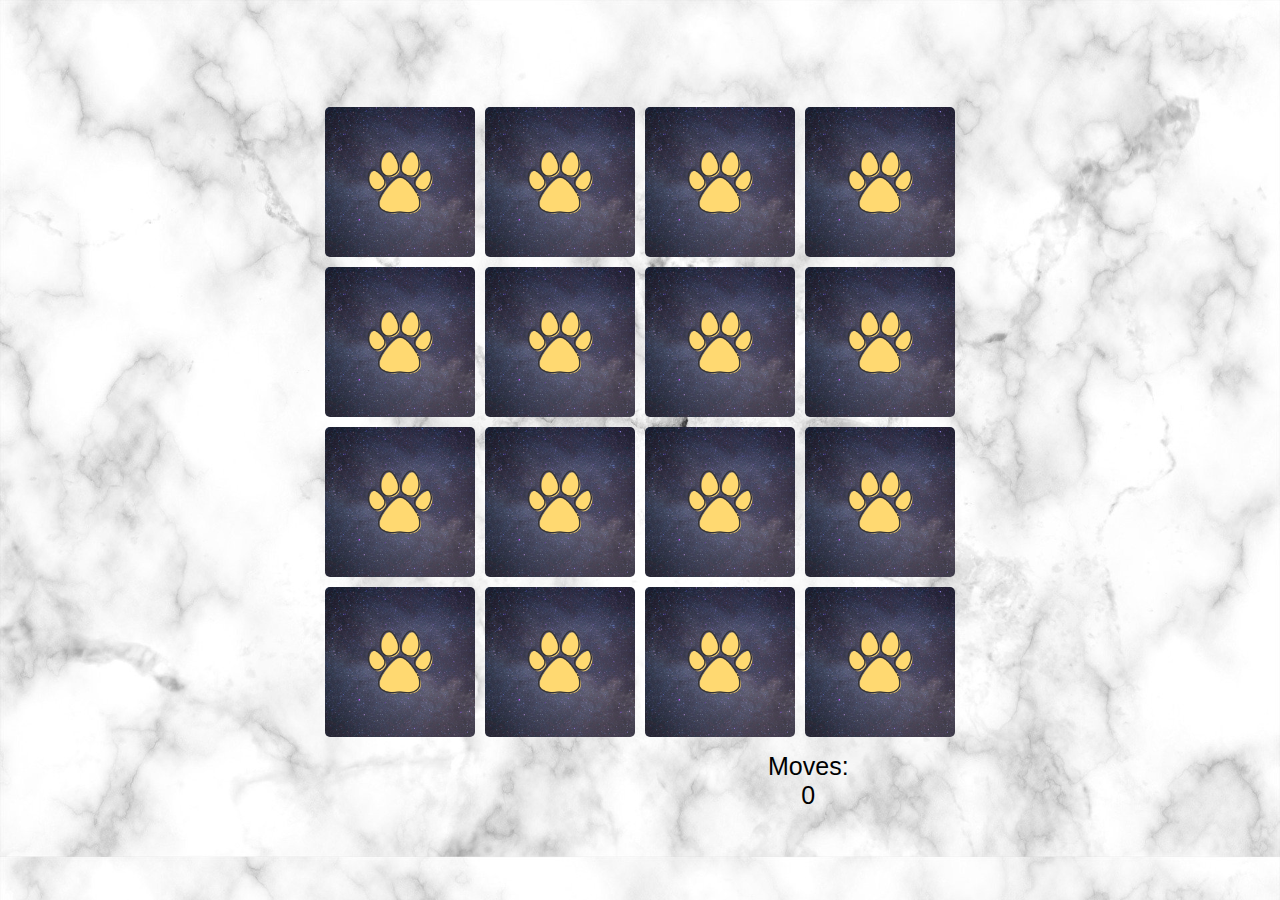
==== memory.html @ 5ee8ed29 "Add files via upload" ====
<!DOCTYPE html>
<html lang="en">
<head>
  <meta charset="UTF-8">

  <title>Memory Game</title>

  <link rel="stylesheet" href="two.css">
</head>
<body>
  <h1 id="brawo">Congratulations!</h1>
  <section class="memory-game">
    <div class="memory-card" data-framework="card_1">
      <img class="front-face" src="card_1.png" alt="Aurelia" />
      <img class="back-face" src="memory.png" alt="JS Badge" />
    </div>
    <div class="memory-card" data-framework="card_1">
      <img class="front-face" src="card_1.png" alt="Aurelia" />
      <img class="back-face" src="memory.png" alt="JS Badge" />
    </div>

    <div class="memory-card" data-framework="card_2">
      <img class="front-face" src="card_2.png" alt="Vue" />
      <img class="back-face" src="memory.png" alt="JS Badge" />
    </div>
    <div class="memory-card" data-framework="card_2">
      <img class="front-face" src="card_2.png" alt="Vue" />
      <img class="back-face" src="memory.png" alt="JS Badge" />
    </div>

    <div class="memory-card" data-framework="card_3">
      <img class="front-face" src="card_3.png" alt="Angular" />
      <img class="back-face" src="memory.png" alt="JS Badge" />
    </div>
    <div class="memory-card" data-framework="card_3">
      <img class="front-face" src="card_3.png" alt="Angular" />
      <img class="back-face" src="memory.png" alt="JS Badge" />
    </div>

    <div class="memory-card" data-framework="card_4">
      <img class="front-face" src="card_4.png" alt="Ember" />
      <img class="back-face" src="memory.png" alt="JS Badge" />
    </div>
    <div class="memory-card" data-framework="card_4">
      <img class="front-face" src="card_4.png" alt="Ember" />
      <img class="back-face" src="memory.png" alt="JS Badge" />
    </div>

    <div class="memory-card" data-framework="card_5">
      <img class="front-face" src="card_5.png" alt="Backbone" />
      <img class="back-face" src="memory.png" alt="JS Badge" />
    </div>
    <div class="memory-card" data-framework="card_5">
      <img class="front-face" src="card_5.png" alt="Backbone" />
      <img class="back-face" src="memory.png" alt="JS Badge" />
    </div>

    <div class="memory-card" data-framework="card_6">
      <img class="front-face" src="card_6.png" alt="React" />
      <img class="back-face" src="memory.png" alt="JS Badge" />
    </div>
    <div class="memory-card" data-framework="card_6">
      <img class="front-face" src="card_6.png" alt="React" />
      <img class="back-face" src="memory.png" alt="JS Badge" />
    </div>

    <div class="memory-card" data-framework="card_7">
        <img class="front-face" src="card_7.png" alt="React" />
        <img class="back-face" src="memory.png" alt="JS Badge" />
      </div>
      <div class="memory-card" data-framework="card_7">
        <img class="front-face" src="card_7.png" alt="React" />
        <img class="back-face" src="memory.png" alt="JS Badge" />
      </div>

      <div class="memory-card" data-framework="card_8">
        <img class="front-face" src="card_8.png" alt="React" />
        <img class="back-face" src="memory.png" alt="JS Badge" />
      </div>
      <div class="memory-card" data-framework="card_8">
        <img class="front-face" src="card_8.png" alt="React" />
        <img class="back-face" src="memory.png" alt="JS Badge" />
      </div>
  </section>

  <div class="numbOfMoves">
    <div class="moves">Moves: </div>
    <div id="game-score">0</div>
  </div>
    
  
  
  
  <button id="button" onclick="Reset()"><b>Let's start again!</b></button>
  <script src="memory.js"></script>
</body>
</html>
---- two.css ----
* {
    padding: 0;
    margin: 0;
    box-sizing: border-box;
  }
#brawo{
      position: absolute;
      left:41%;
      top:8%;
      color: rgb(0, 0, 0);
      font-size: 50px;
      text-shadow: 0px 0px 9px #86c0df, 0px 0px 15px #7c1063, 0px 0px 5px #f50abe;
      display:none;

  }
  body {
    height: 100%;
    display: flex;
    background-image: url("marble.jpg");
    background-size: 100%;
    background-position: center top;
    background-repeat: repeat-y;
  }
  
  .memory-game {
    position: static;
    margin:auto;
    margin-top: 8%;
    bottom: 50;
    width: 640px;
    height: 640px;
    display: flex;
    flex-wrap: wrap;
    perspective: 100    0px;
  }
  
  .memory-card {
    width: calc(25% - 10px);
    height: calc(25% - 10px);
    margin: 5px;
    position: relative;
    transform: scale(1);
    transform-style: preserve-3d;
    transition: transform .5s;
  }
  
  .memory-card:active {
    transform: scale(0.95);
    transition: transform .3s;
  }
  
  .memory-card.flip {
    transform: rotateY(180deg);
  }
  
  .front-face,
  .back-face {
    width: 100%;
    height: 100%;
    position: absolute;
    border-radius: 5px;
    backface-visibility: hidden;
  }
  .back-face:hover{
    cursor: pointer;
    opacity: 0.8;
}
  
  .front-face {
    transform: rotateY(180deg);
  }

  #button {
    border: none;
    color: white;
    padding: 16px 32px;
    text-align: center;
    text-decoration: none;
    font-family: "Comic Sans MS", cursive, sans-serif;
    display: none;
    font-size: 15px;
    transition-duration: 0.2s;
    cursor: pointer;
    transform: scale(1);
    position: absolute;
    bottom: 10%;
    left: 35%;
    border: 2px solid #555555;
    border-radius: 12px;
    color: black;
    box-shadow: 0 8px 16px 0 rgba(0,0,0,0.2), 0 6px 20px 0 rgba(0,0,0,0.19);

  }
  #button:hover {
    background-color: #555555;
    color: white;
  }
  .numbOfMoves{
    text-align: center;
    text-decoration: none;
    font-family: "Comic Sans MS", cursive, sans-serif;
    display: block;
    font-size: 25px;
    position: absolute;
    bottom: 10%;
    left: 60%;
  }
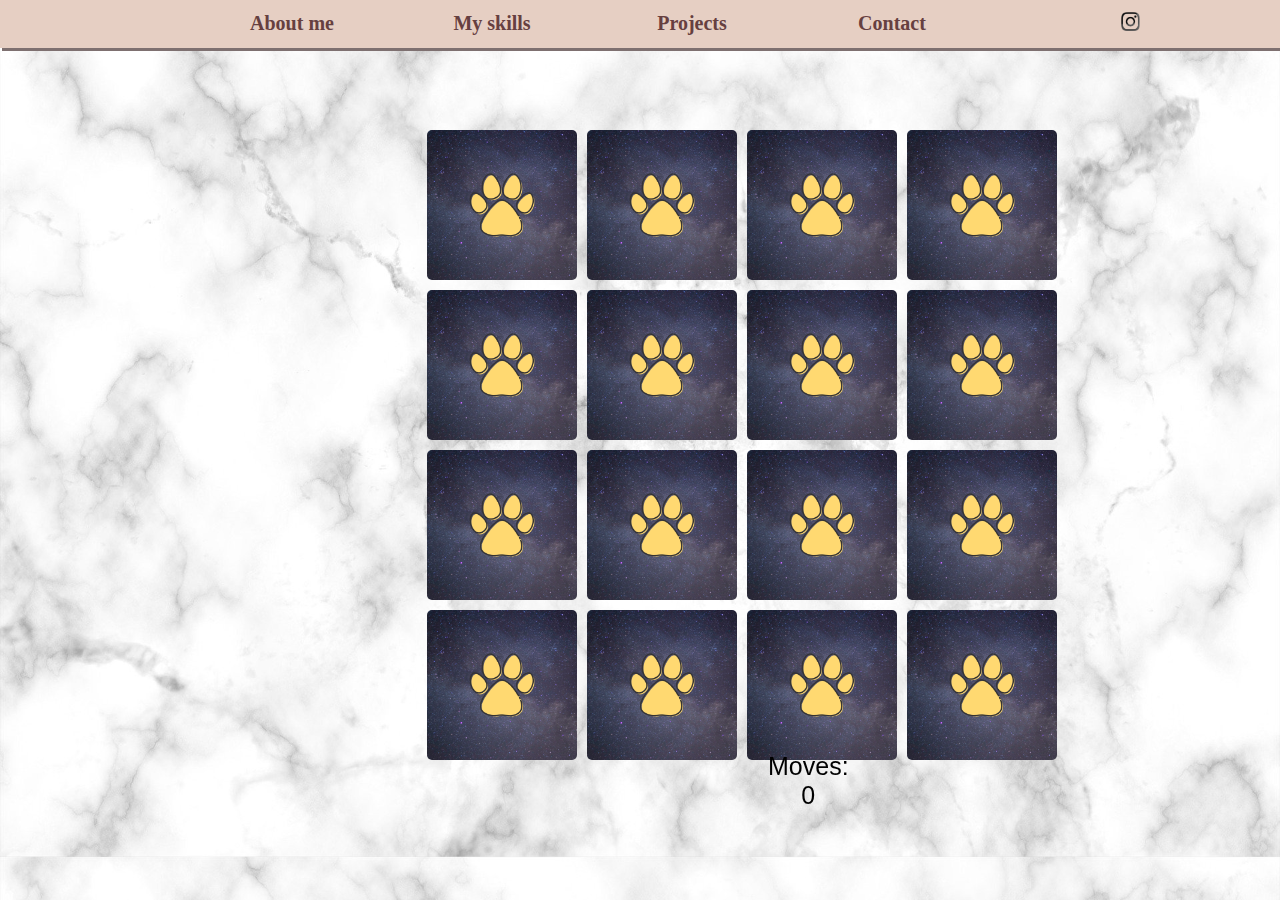
==== commit ae49bef1: "Add files via upload" ====
--- a/memory.html
+++ b/memory.html
@@ -1,5 +1,6 @@
 <!DOCTYPE html>
 <html lang="en">
+
 <head>
   <meta charset="UTF-8">
 
@@ -7,7 +8,25 @@
 
   <link rel="stylesheet" href="two.css">
 </head>
+
 <body>
+
+  <ul>
+    <li><a href="#1">About me</a></li>
+    <li><a href="#4">My skills</a></li>
+    <li class="dropdown"><a href="#5" class="dropbtn">Projects</a>
+      <div class="dropdown-content">
+        <a href="#">Memory Game</a>
+      </div>
+
+    </li>
+    <li><a href="#6">Contact</a></li>
+
+    <li style="float: right;"><a href="https://www.instagram.com/a.bodziacka/" id="insta"><img src="instagram.png" alt="insta"></a></li>
+
+
+
+  </ul>
   <h1 id="brawo">Congratulations!</h1>
   <section class="memory-game">
     <div class="memory-card" data-framework="card_1">
@@ -65,33 +84,34 @@
     </div>
 
     <div class="memory-card" data-framework="card_7">
-        <img class="front-face" src="card_7.png" alt="React" />
-        <img class="back-face" src="memory.png" alt="JS Badge" />
-      </div>
-      <div class="memory-card" data-framework="card_7">
-        <img class="front-face" src="card_7.png" alt="React" />
-        <img class="back-face" src="memory.png" alt="JS Badge" />
-      </div>
+      <img class="front-face" src="card_7.png" alt="React" />
+      <img class="back-face" src="memory.png" alt="JS Badge" />
+    </div>
+    <div class="memory-card" data-framework="card_7">
+      <img class="front-face" src="card_7.png" alt="React" />
+      <img class="back-face" src="memory.png" alt="JS Badge" />
+    </div>
 
-      <div class="memory-card" data-framework="card_8">
-        <img class="front-face" src="card_8.png" alt="React" />
-        <img class="back-face" src="memory.png" alt="JS Badge" />
-      </div>
-      <div class="memory-card" data-framework="card_8">
-        <img class="front-face" src="card_8.png" alt="React" />
-        <img class="back-face" src="memory.png" alt="JS Badge" />
-      </div>
+    <div class="memory-card" data-framework="card_8">
+      <img class="front-face" src="card_8.png" alt="React" />
+      <img class="back-face" src="memory.png" alt="JS Badge" />
+    </div>
+    <div class="memory-card" data-framework="card_8">
+      <img class="front-face" src="card_8.png" alt="React" />
+      <img class="back-face" src="memory.png" alt="JS Badge" />
+    </div>
   </section>
 
   <div class="numbOfMoves">
     <div class="moves">Moves: </div>
     <div id="game-score">0</div>
   </div>
-    
-  
-  
-  
+
+
+
+
   <button id="button" onclick="Reset()"><b>Let's start again!</b></button>
   <script src="memory.js"></script>
 </body>
+
 </html>--- a/two.css
+++ b/two.css
@@ -3,10 +3,81 @@
     margin: 0;
     box-sizing: border-box;
   }
+  ul {
+    list-style-type: none;
+    margin: 0;
+    padding: 0;
+    overflow: hidden;
+    background-color: #e6cfc3;
+    padding-left: 15%;
+    box-shadow: 2px 3px #7e7070;
+    width: 100%;
+  }
+  
+  li {
+    float: left;
+  }
+  
+  li a, .dropbtn {
+    display: inline-block;
+    color: rgb(102, 64, 64);
+    text-align: center;
+    padding: 14px 16px;
+    text-decoration: none;
+    font-weight: bold;
+    font-size: 20px;
+    padding: 12px 16px 12px 16px;
+    width: 200px;
+  }
+  
+  li a:hover, .dropdown:hover .dropbtn {
+    color: rgb(190, 36, 36);
+  }
+  
+  
+  li.dropdown {
+    display: inline-block;
+  }
+  
+  .dropdown-content {
+    display: none;
+    position: absolute;
+    background-color: #e2caca;
+    min-width: 160px;
+    box-shadow: 0px 8px 16px 0px rgba(0,0,0,0.2);
+    border: 1px solid #666262;
+    opacity: 0.9;
+  
+  }
+  
+  .dropdown-content a {
+    color: black;
+    padding: 12px 16px;
+    text-decoration: none;
+    display: block;
+    text-align: center;
+  }
+  
+  .dropdown-content a:hover {background-color: #f1f1f1}
+  
+  .dropdown:hover .dropdown-content {
+    display: block;
+  }
+  
+  li a img{
+    width:19px;
+    margin-right: 100px;
+  }
+  
+  
+  .insta:hover {
+    opacity: 0.7; 
+    display: block;
+  }
 #brawo{
       position: absolute;
       left:41%;
-      top:8%;
+      top:9%;
       color: rgb(0, 0, 0);
       font-size: 50px;
       text-shadow: 0px 0px 9px #86c0df, 0px 0px 15px #7c1063, 0px 0px 5px #f50abe;
@@ -14,8 +85,7 @@
 
   }
   body {
-    height: 100%;
-    display: flex;
+    display: flexbox;
     background-image: url("marble.jpg");
     background-size: 100%;
     background-position: center top;
@@ -23,15 +93,15 @@
   }
   
   .memory-game {
-    position: static;
-    margin:auto;
-    margin-top: 8%;
-    bottom: 50;
+    position: static; 
+    margin-left: 33%;
+    margin-top: 6%;
+    bottom: 50%;
     width: 640px;
     height: 640px;
     display: flex;
     flex-wrap: wrap;
-    perspective: 100    0px;
+    perspective: 1000px;
   }
   
   .memory-card {
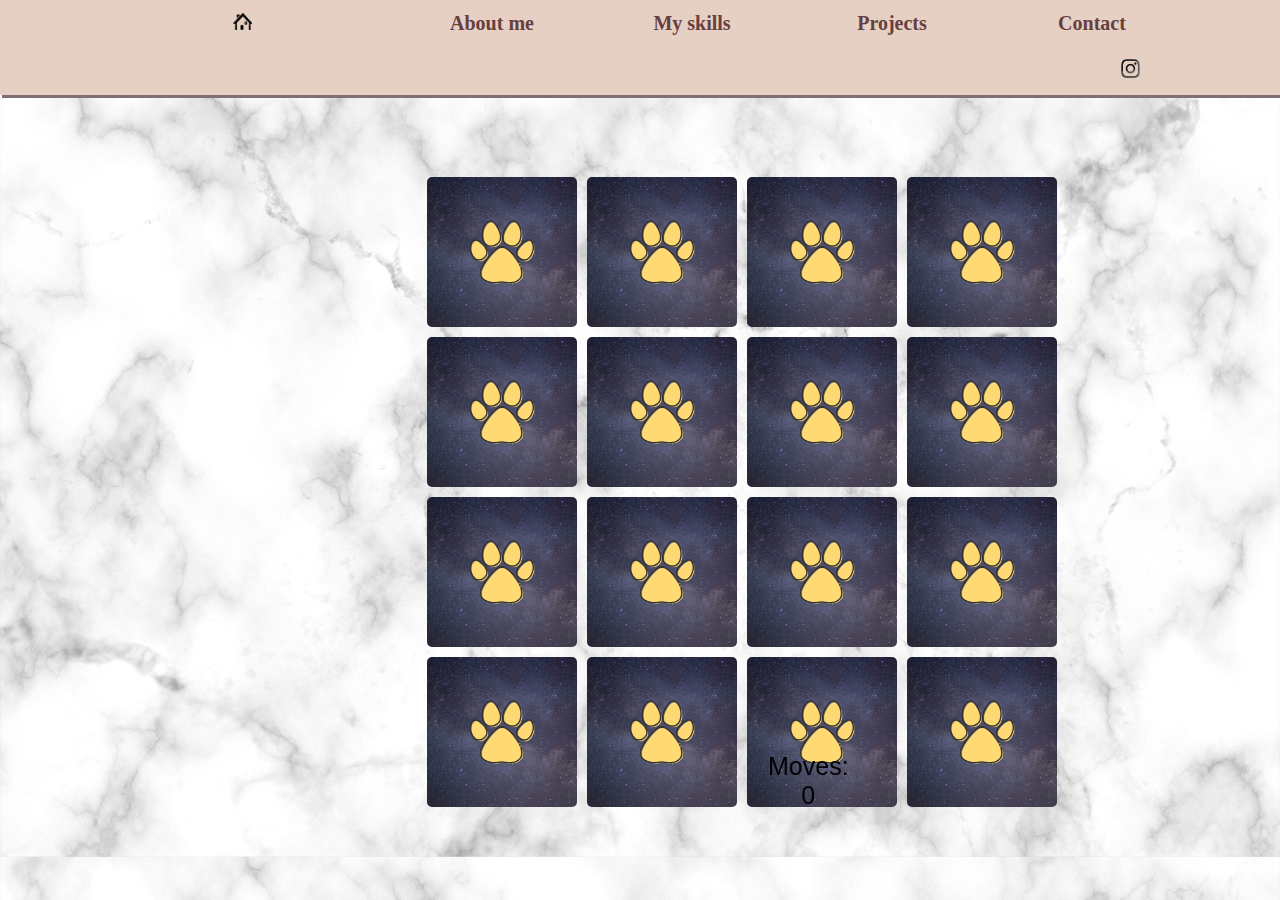
==== commit 1f0e9458: "Update memory.html" ====
--- a/memory.html
+++ b/memory.html
@@ -12,6 +12,7 @@
 <body>
 
   <ul>
+    <li><a href= "https://abodziacka.github.io/" class="home"><img src="home.png" alt="home"></a></li>
     <li><a href="#1">About me</a></li>
     <li><a href="#4">My skills</a></li>
     <li class="dropdown"><a href="#5" class="dropbtn">Projects</a>
@@ -114,4 +115,4 @@
   <script src="memory.js"></script>
 </body>
 
-</html>+</html>
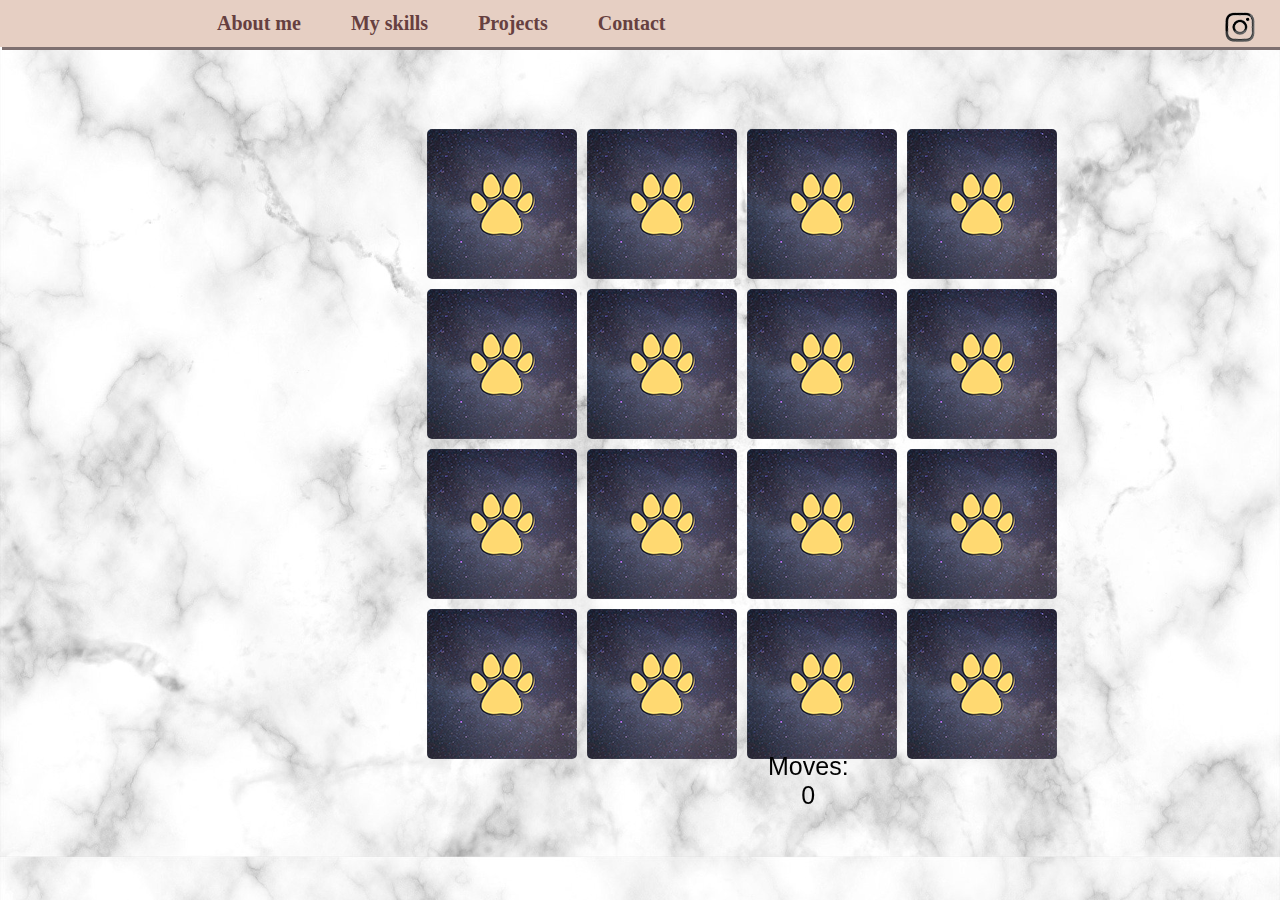
==== commit 95cba33b: "Add files via upload" ====
--- a/memory.html
+++ b/memory.html
@@ -12,7 +12,6 @@
 <body>
 
   <ul>
-    <li><a href= "https://abodziacka.github.io/" class="home"><img src="home.png" alt="home"></a></li>
     <li><a href="#1">About me</a></li>
     <li><a href="#4">My skills</a></li>
     <li class="dropdown"><a href="#5" class="dropbtn">Projects</a>
@@ -31,75 +30,75 @@
   <h1 id="brawo">Congratulations!</h1>
   <section class="memory-game">
     <div class="memory-card" data-framework="card_1">
-      <img class="front-face" src="card_1.png" alt="Aurelia" />
-      <img class="back-face" src="memory.png" alt="JS Badge" />
+      <img class="front-face" src="card_1.png" alt="card_1" />
+      <img class="back-face" src="memory.png" alt="memory" />
     </div>
     <div class="memory-card" data-framework="card_1">
-      <img class="front-face" src="card_1.png" alt="Aurelia" />
-      <img class="back-face" src="memory.png" alt="JS Badge" />
+      <img class="front-face" src="card_1.png" alt="card_1" />
+      <img class="back-face" src="memory.png" alt="memory" />
     </div>
 
     <div class="memory-card" data-framework="card_2">
-      <img class="front-face" src="card_2.png" alt="Vue" />
-      <img class="back-face" src="memory.png" alt="JS Badge" />
+      <img class="front-face" src="card_2.png" alt="card_2" />
+      <img class="back-face" src="memory.png" alt="memory" />
     </div>
     <div class="memory-card" data-framework="card_2">
-      <img class="front-face" src="card_2.png" alt="Vue" />
-      <img class="back-face" src="memory.png" alt="JS Badge" />
+      <img class="front-face" src="card_2.png" alt="card_2" />
+      <img class="back-face" src="memory.png" alt="memory" />
     </div>
 
     <div class="memory-card" data-framework="card_3">
-      <img class="front-face" src="card_3.png" alt="Angular" />
-      <img class="back-face" src="memory.png" alt="JS Badge" />
+      <img class="front-face" src="card_3.png" alt="card_3" />
+      <img class="back-face" src="memory.png" alt="memory" />
     </div>
     <div class="memory-card" data-framework="card_3">
-      <img class="front-face" src="card_3.png" alt="Angular" />
-      <img class="back-face" src="memory.png" alt="JS Badge" />
+      <img class="front-face" src="card_3.png" alt="card_3" />
+      <img class="back-face" src="memory.png" alt="memory" />
     </div>
 
     <div class="memory-card" data-framework="card_4">
-      <img class="front-face" src="card_4.png" alt="Ember" />
-      <img class="back-face" src="memory.png" alt="JS Badge" />
+      <img class="front-face" src="card_4.png" alt="card_4" />
+      <img class="back-face" src="memory.png" alt="memory" />
     </div>
     <div class="memory-card" data-framework="card_4">
-      <img class="front-face" src="card_4.png" alt="Ember" />
-      <img class="back-face" src="memory.png" alt="JS Badge" />
+      <img class="front-face" src="card_4.png" alt="card_4" />
+      <img class="back-face" src="memory.png" alt="memory" />
     </div>
 
     <div class="memory-card" data-framework="card_5">
-      <img class="front-face" src="card_5.png" alt="Backbone" />
-      <img class="back-face" src="memory.png" alt="JS Badge" />
+      <img class="front-face" src="card_5.png" alt="card_5" />
+      <img class="back-face" src="memory.png" alt="memory" />
     </div>
     <div class="memory-card" data-framework="card_5">
-      <img class="front-face" src="card_5.png" alt="Backbone" />
-      <img class="back-face" src="memory.png" alt="JS Badge" />
+      <img class="front-face" src="card_5.png" alt="card_5" />
+      <img class="back-face" src="memory.png" alt="memory" />
     </div>
 
     <div class="memory-card" data-framework="card_6">
-      <img class="front-face" src="card_6.png" alt="React" />
-      <img class="back-face" src="memory.png" alt="JS Badge" />
+      <img class="front-face" src="card_6.png" alt="card_6" />
+      <img class="back-face" src="memory.png" alt="memory" />
     </div>
     <div class="memory-card" data-framework="card_6">
-      <img class="front-face" src="card_6.png" alt="React" />
-      <img class="back-face" src="memory.png" alt="JS Badge" />
+      <img class="front-face" src="card_6.png" alt="card_6" />
+      <img class="back-face" src="memory.png" alt="memory" />
     </div>
 
     <div class="memory-card" data-framework="card_7">
-      <img class="front-face" src="card_7.png" alt="React" />
-      <img class="back-face" src="memory.png" alt="JS Badge" />
+      <img class="front-face" src="card_7.png" alt="card_7" />
+      <img class="back-face" src="memory.png" alt="memory" />
     </div>
     <div class="memory-card" data-framework="card_7">
-      <img class="front-face" src="card_7.png" alt="React" />
-      <img class="back-face" src="memory.png" alt="JS Badge" />
+      <img class="front-face" src="card_7.png" alt="card_7" />
+      <img class="back-face" src="memory.png" alt="memory" />
     </div>
 
     <div class="memory-card" data-framework="card_8">
-      <img class="front-face" src="card_8.png" alt="React" />
-      <img class="back-face" src="memory.png" alt="JS Badge" />
+      <img class="front-face" src="card_8.png" alt="card_8" />
+      <img class="back-face" src="memory.png" alt="memory" />
     </div>
     <div class="memory-card" data-framework="card_8">
-      <img class="front-face" src="card_8.png" alt="React" />
-      <img class="back-face" src="memory.png" alt="JS Badge" />
+      <img class="front-face" src="card_8.png" alt="card_8" />
+      <img class="back-face" src="memory.png" alt="memory" />
     </div>
   </section>
 
@@ -111,8 +110,8 @@
 
 
 
-  <button id="button" onclick="Reset()"><b>Let's start again!</b></button>
+  <button id="button" onclick="Reset()"><b>Let's play again!</b></button>
   <script src="memory.js"></script>
 </body>
 
-</html>
+</html>--- a/two.css
+++ b/two.css
@@ -9,9 +9,8 @@
     padding: 0;
     overflow: hidden;
     background-color: #e6cfc3;
-    padding-left: 15%;
+   padding-left: 15%;
     box-shadow: 2px 3px #7e7070;
-    width: 100%;
   }
   
   li {
@@ -26,8 +25,7 @@
     text-decoration: none;
     font-weight: bold;
     font-size: 20px;
-    padding: 12px 16px 12px 16px;
-    width: 200px;
+    padding: 12px 25px 0px 25px;
   }
   
   li a:hover, .dropdown:hover .dropbtn {
@@ -65,14 +63,14 @@
   }
   
   li a img{
-    width:19px;
-    margin-right: 100px;
+    width:30px;
   }
   
-  
+.home:hover{
+  opacity: 0.7;
+}
   .insta:hover {
     opacity: 0.7; 
-    display: block;
   }
 #brawo{
       position: absolute;
@@ -85,7 +83,6 @@
 
   }
   body {
-    display: flexbox;
     background-image: url("marble.jpg");
     background-size: 100%;
     background-position: center top;
@@ -175,4 +172,4 @@
     bottom: 10%;
     left: 60%;
   }
-  +  
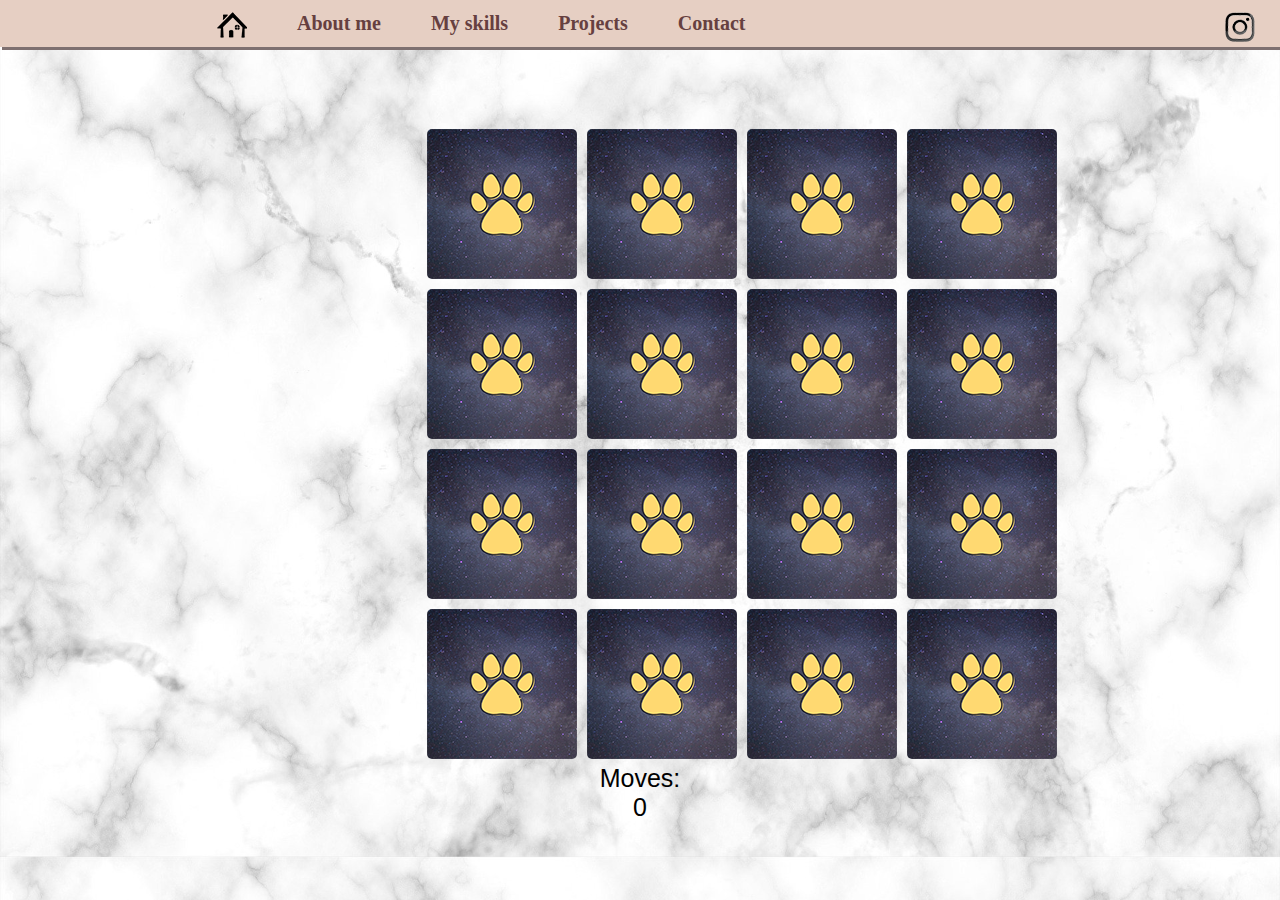
==== commit 085743a5: "Update memory.html" ====
--- a/memory.html
+++ b/memory.html
@@ -12,6 +12,7 @@
 <body>
 
   <ul>
+    <li><a href= "https://abodziacka.github.io/" class="home"><img src="home.png" alt="home"></a></li>
     <li><a href="#1">About me</a></li>
     <li><a href="#4">My skills</a></li>
     <li class="dropdown"><a href="#5" class="dropbtn">Projects</a>
@@ -114,4 +115,4 @@
   <script src="memory.js"></script>
 </body>
 
-</html>+</html>
--- a/two.css
+++ b/two.css
@@ -83,6 +83,8 @@
 
   }
   body {
+    display:inline-block;
+    width:100%;
     background-image: url("marble.jpg");
     background-size: 100%;
     background-position: center top;
@@ -93,7 +95,6 @@
     position: static; 
     margin-left: 33%;
     margin-top: 6%;
-    bottom: 50%;
     width: 640px;
     height: 640px;
     display: flex;
@@ -168,8 +169,7 @@
     font-family: "Comic Sans MS", cursive, sans-serif;
     display: block;
     font-size: 25px;
-    position: absolute;
-    bottom: 10%;
+    position: block;
     left: 60%;
   }
   
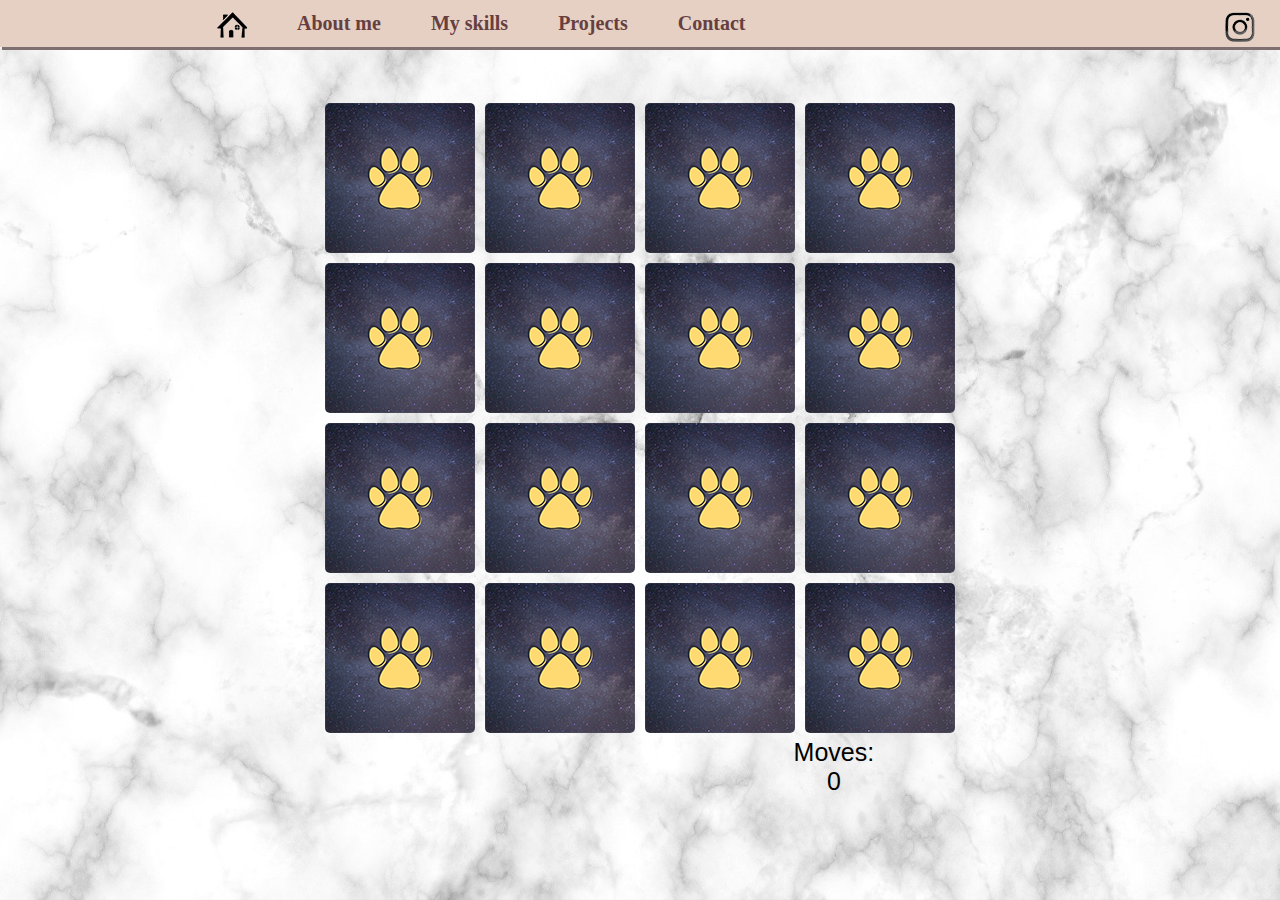
==== commit c1946b02: "Update memory.html" ====
--- a/memory.html
+++ b/memory.html
@@ -6,7 +6,8 @@
 
   <title>Memory Game</title>
 
-  <link rel="stylesheet" href="two.css">
+    <link rel="stylesheet" type="text/css" href="style2.css">
+
 </head>
 
 <body>
--- a/style2.css
+++ b/style2.css
@@ -0,0 +1,226 @@
+ul {
+  list-style-type: none;
+  margin: 0;
+  padding: 0px 0px 0 px 0px;
+  overflow: hidden;
+  background-color: #e6cfc3;
+  padding-left: 15%;
+  -webkit-box-shadow: 2px 3px #7e7070;
+          box-shadow: 2px 3px #7e7070;
+}
+
+ul li {
+  float: left;
+  padding: 0;
+}
+
+ul li a {
+  display: inline-block;
+  color: #664040;
+  text-align: center;
+  text-decoration: none;
+  font-weight: bold;
+  font-size: 20px;
+  padding: 12px 25px 0px 25px;
+}
+
+ul li a:hover {
+  color: #be2424;
+}
+
+ul li a img {
+  width: 30px;
+}
+
+ul li a .insta:hover {
+  opacity: 0.5;
+}
+
+ul li a .home:hover {
+  opacity: 0.7;
+}
+
+ul li .dropbtn {
+  display: inline-block;
+  color: #664040;
+  text-align: center;
+  text-decoration: none;
+  font-weight: bold;
+  font-size: 20px;
+  padding: 12px 25px 0px 25px;
+}
+
+li.dropdown {
+  display: inline-block;
+}
+
+li.dropdown:hover .dropbtn {
+  color: #be2424;
+}
+
+li.dropdown:hover .dropdown-content {
+  display: block;
+  top: 16px;
+}
+
+.dropdown-content {
+  display: none;
+  position: absolute;
+  background-color: #e2caca;
+  min-width: 160px;
+  -webkit-box-shadow: 0px 8px 16px 0px rgba(0, 0, 0, 0.2);
+          box-shadow: 0px 8px 16px 0px rgba(0, 0, 0, 0.2);
+  border: 1px solid #666262;
+  opacity: 0.9;
+}
+
+.dropdown-content a {
+  color: black;
+  text-decoration: none;
+  display: block;
+  text-align: center;
+}
+
+.dropdown-content a:hover {
+  background-color: #f1f1f1;
+}
+
+* {
+  padding: 0;
+  margin: 0;
+  -webkit-box-sizing: border-box;
+          box-sizing: border-box;
+}
+
+#brawo {
+  position: static;
+  margin-top: 2%;
+  text-align: center;
+  color: black;
+  font-size: 50px;
+  text-shadow: 0px 0px 9px #86c0df, 0px 0px 15px #7c1063, 0px 0px 5px #f50abe;
+  display: none;
+}
+
+body {
+  display: inline-block;
+  width: 100%;
+  background-image: url("marble.jpg");
+  background-position: center center;
+  background-repeat: no-repeat;
+  background-attachment: fixed;
+  background-size: cover;
+}
+
+.memory-game {
+  position: static;
+  margin: 0 auto;
+  margin-top: 4%;
+  width: 640px;
+  height: 640px;
+  display: -webkit-box;
+  display: -ms-flexbox;
+  display: flex;
+  -ms-flex-wrap: wrap;
+      flex-wrap: wrap;
+  -webkit-perspective: 1000px;
+          perspective: 1000px;
+}
+
+.memory-game .memory-card {
+  width: calc(25% - 10px);
+  height: calc(25% - 10px);
+  margin: 5px;
+  position: relative;
+  -webkit-transform: scale(1);
+          transform: scale(1);
+  -webkit-transform-style: preserve-3d;
+          transform-style: preserve-3d;
+  -webkit-transition: -webkit-transform .5s;
+  transition: -webkit-transform .5s;
+  transition: transform .5s;
+  transition: transform .5s, -webkit-transform .5s;
+}
+
+.memory-game .memory-card:active {
+  -webkit-transform: scale(0.95);
+          transform: scale(0.95);
+  -webkit-transition: -webkit-transform .3s;
+  transition: -webkit-transform .3s;
+  transition: transform .3s;
+  transition: transform .3s, -webkit-transform .3s;
+}
+
+.memory-game .memory-card .flip {
+  -webkit-transform: rotateY(180deg);
+          transform: rotateY(180deg);
+}
+
+.memory-game .memory-card .front-face {
+  width: 100%;
+  height: 100%;
+  position: absolute;
+  border-radius: 5px;
+  -webkit-backface-visibility: hidden;
+          backface-visibility: hidden;
+  -webkit-transform: rotateY(180deg);
+          transform: rotateY(180deg);
+}
+
+.memory-game .memory-card .back-face {
+  width: 100%;
+  height: 100%;
+  position: absolute;
+  border-radius: 5px;
+  -webkit-backface-visibility: hidden;
+          backface-visibility: hidden;
+}
+
+.memory-game .memory-card .back-face:hover {
+  cursor: pointer;
+  opacity: 0.8;
+}
+
+#button {
+  border: none;
+  color: white;
+  padding: 16px 32px;
+  text-align: center;
+  text-decoration: none;
+  font-family: "Comic Sans MS", cursive, sans-serif;
+  display: none;
+  font-size: 15px;
+  -webkit-transition-duration: 0.2s;
+          transition-duration: 0.2s;
+  cursor: pointer;
+  -webkit-transform: scale(1);
+          transform: scale(1);
+  position: absolute;
+  left: 35%;
+  border: 2px solid #555555;
+  border-radius: 12px;
+  color: black;
+  -webkit-box-shadow: 0 8px 16px 0 rgba(0, 0, 0, 0.2), 0 6px 20px 0 rgba(0, 0, 0, 0.19);
+          box-shadow: 0 8px 16px 0 rgba(0, 0, 0, 0.2), 0 6px 20px 0 rgba(0, 0, 0, 0.19);
+}
+
+#button:hover {
+  background-color: #555555;
+  color: white;
+}
+
+#button:active .memory-card.flip {
+  -webkit-transform: rotateY(180deg);
+          transform: rotateY(180deg);
+}
+
+.numbOfMoves {
+  text-align: center;
+  text-decoration: none;
+  font-family: "Comic Sans MS", cursive, sans-serif;
+  display: block;
+  font-size: 25px;
+  position: absolute;
+  left: 62%;
+}
+/*# sourceMappingURL=style2.css.map */